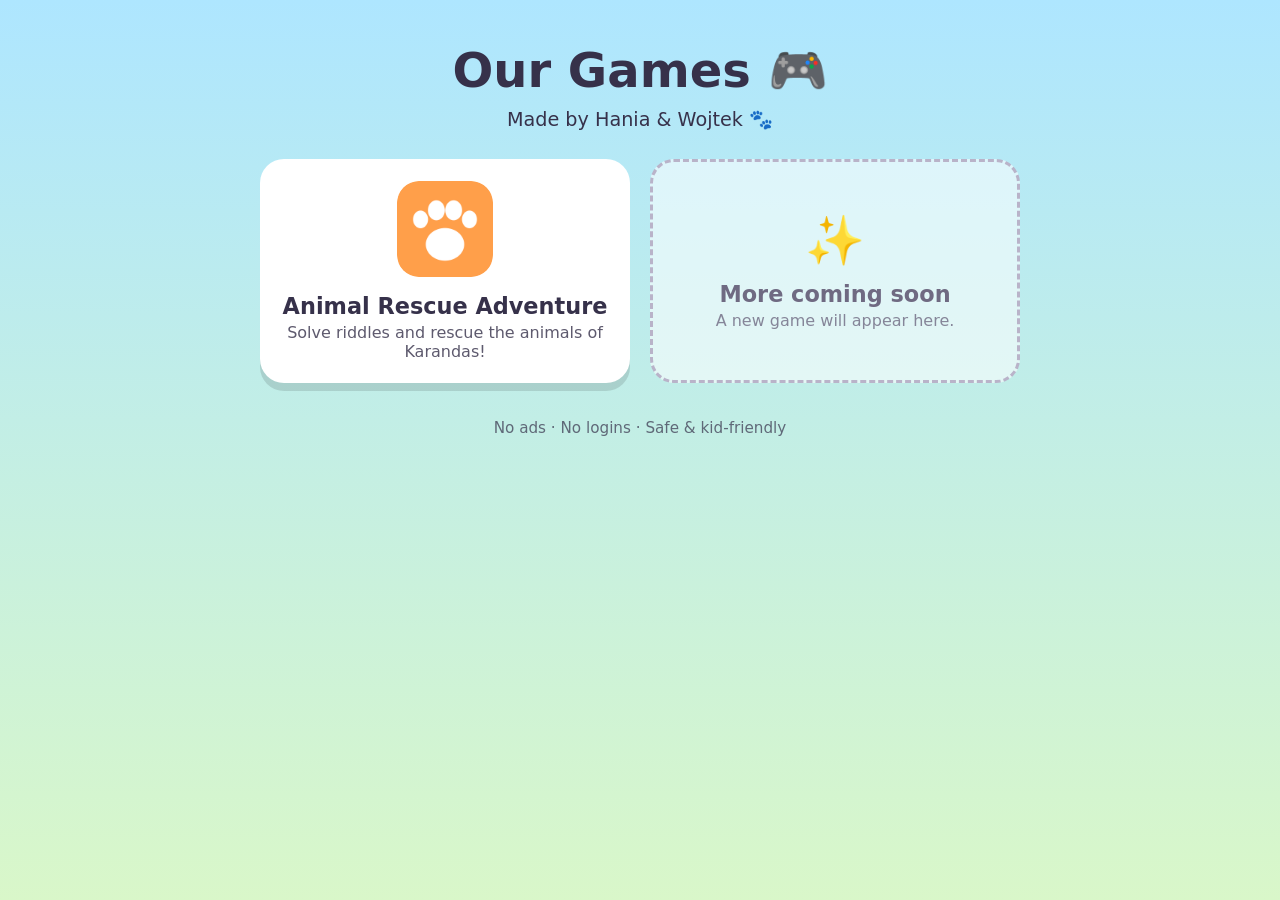
==== index.html @ 23a3bb72 "Add Animal Rescue Adventure game + Games hub Co-Authored-By: Claude Opus 4.8 <noreply@anthropic.com>" ====
<!DOCTYPE html>
<html lang="en">
<head>
  <meta charset="UTF-8" />
  <meta name="viewport" content="width=device-width, initial-scale=1.0" />
  <meta name="theme-color" content="#ff9f4a" />
  <title>Our Games 🎮</title>
  <style>
    :root { --ink: #36314a; --orange: #ff9f4a; }
    * { box-sizing: border-box; -webkit-tap-highlight-color: transparent; }
    body {
      margin: 0; min-height: 100vh; padding: 32px 16px 48px;
      font-family: "Baloo 2", "Comic Sans MS", "Trebuchet MS", system-ui, sans-serif;
      color: var(--ink);
      background: linear-gradient(180deg, #aee6ff 0%, #d9f7c9 100%);
      background-attachment: fixed; text-align: center;
    }
    h1 { font-size: clamp(2rem, 8vw, 3rem); margin: 0.2em 0; }
    p.sub { font-size: 1.2rem; margin: 0 0 28px; }
    .grid {
      display: grid; grid-template-columns: repeat(auto-fit, minmax(220px, 1fr));
      gap: 20px; max-width: 760px; margin: 0 auto;
    }
    .game-card {
      display: block; text-decoration: none; color: inherit;
      background: #fff; border-radius: 24px; padding: 22px 18px;
      box-shadow: 0 8px 0 rgba(0,0,0,0.12); transition: transform 0.12s ease;
    }
    .game-card:active { transform: translateY(4px); box-shadow: 0 4px 0 rgba(0,0,0,0.12); }
    .game-card img { width: 96px; height: 96px; border-radius: 22px; }
    .game-card h2 { margin: 12px 0 4px; font-size: 1.4rem; }
    .game-card p { margin: 0; font-size: 1rem; opacity: 0.8; }
    .soon {
      background: rgba(255,255,255,0.55); border: 3px dashed #b9b3c9;
      box-shadow: none; color: #6f6a82; display: flex; flex-direction: column;
      align-items: center; justify-content: center; min-height: 180px;
    }
    .soon .big { font-size: 3rem; }
    footer { margin-top: 36px; font-size: 0.95rem; opacity: 0.7; }
  </style>
</head>
<body>
  <h1>Our Games 🎮</h1>
  <p class="sub">Made by Hania &amp; Wojtek 🐾</p>

  <div class="grid">
    <a class="game-card" href="animal-rescue/">
      <img src="animal-rescue/icon-512.png" alt="Animal Rescue paw icon" />
      <h2>Animal Rescue Adventure</h2>
      <p>Solve riddles and rescue the animals of Karandas!</p>
    </a>

    <div class="game-card soon">
      <span class="big">✨</span>
      <h2>More coming soon</h2>
      <p>A new game will appear here.</p>
    </div>
  </div>

  <footer>No ads · No logins · Safe &amp; kid-friendly</footer>
</body>
</html>
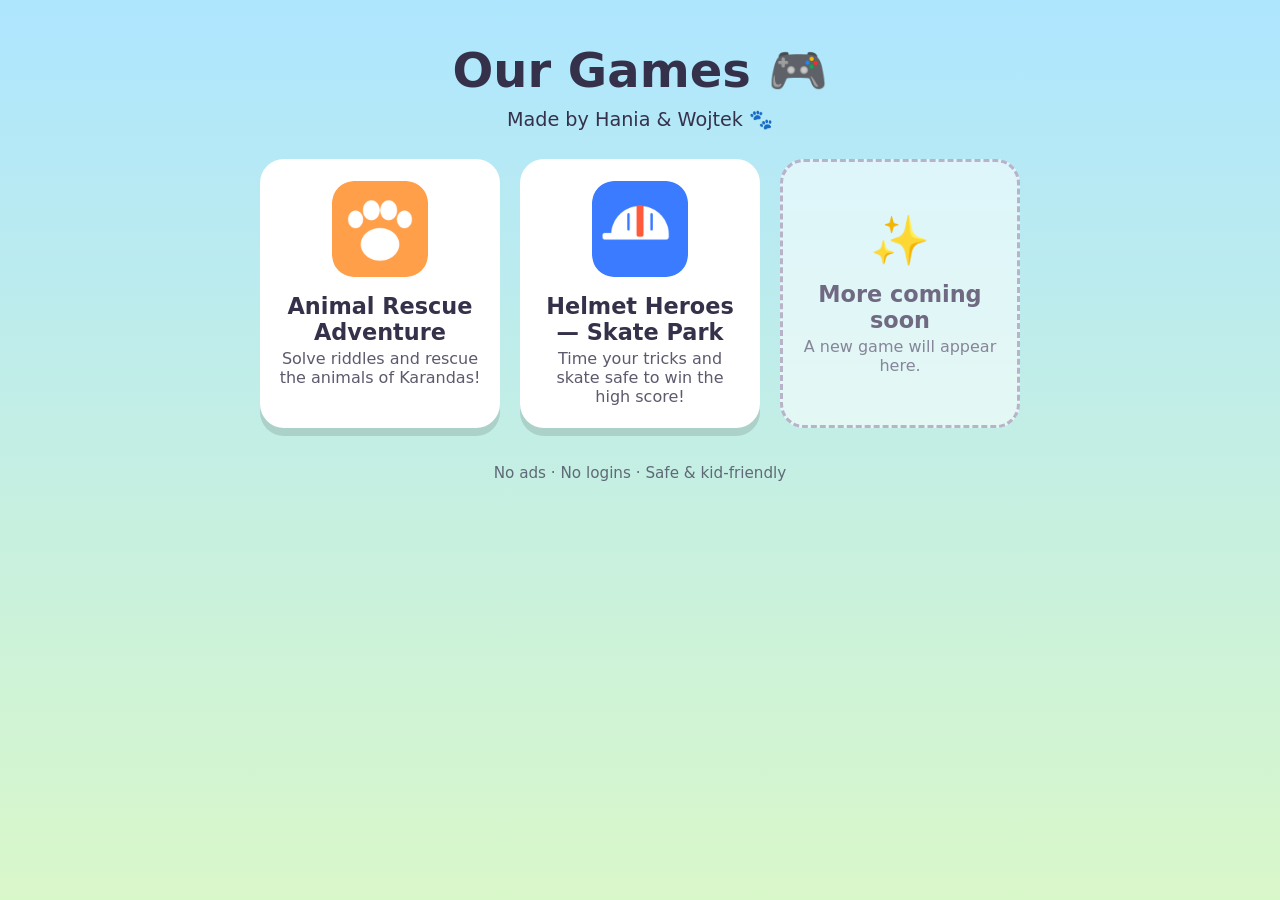
==== commit 2ab9fd25: "Add Helmet Heroes — Skate Park game Auto-skate trick game for Wojtek where safe skating (helmet on) " ====
--- a/index.html
+++ b/index.html
@@ -50,6 +50,12 @@
       <p>Solve riddles and rescue the animals of Karandas!</p>
     </a>
 
+    <a class="game-card" href="helmet-heroes/">
+      <img src="helmet-heroes/icon-512.png" alt="Helmet Heroes helmet icon" />
+      <h2>Helmet Heroes — Skate Park</h2>
+      <p>Time your tricks and skate safe to win the high score!</p>
+    </a>
+
     <div class="game-card soon">
       <span class="big">✨</span>
       <h2>More coming soon</h2>
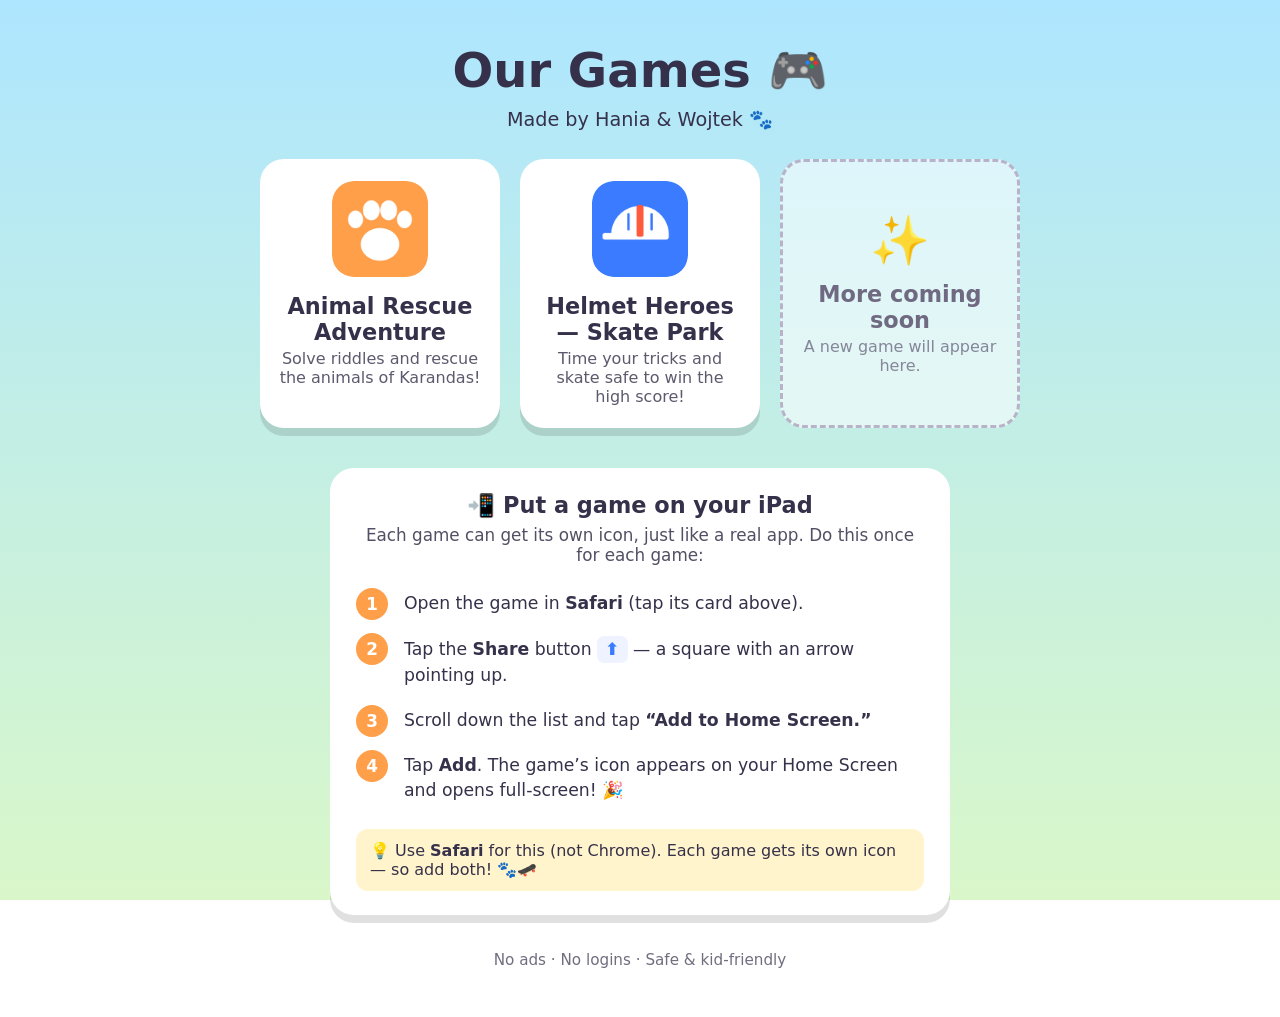
==== commit 4db7fe5c: "Hub: add 'Add to your iPad' Home Screen instructions Step-by-step guide on the Games front page for " ====
--- a/index.html
+++ b/index.html
@@ -36,6 +36,31 @@
       align-items: center; justify-content: center; min-height: 180px;
     }
     .soon .big { font-size: 3rem; }
+    .howto {
+      max-width: 620px; margin: 40px auto 0; background: #fff;
+      border-radius: 24px; box-shadow: 0 8px 0 rgba(0,0,0,0.12);
+      padding: 24px 26px; text-align: left;
+    }
+    .howto h2 { font-size: 1.4rem; margin: 0 0 6px; text-align: center; }
+    .howto .lead { text-align: center; margin: 0 0 16px; opacity: 0.85; font-size: 1.05rem; }
+    .howto ol { margin: 0; padding: 0; list-style: none; counter-reset: step; }
+    .howto li {
+      position: relative; padding: 10px 0 10px 48px; font-size: 1.08rem; line-height: 1.45;
+      counter-increment: step;
+    }
+    .howto li::before {
+      content: counter(step); position: absolute; left: 0; top: 7px;
+      width: 32px; height: 32px; border-radius: 50%; background: var(--orange); color: #fff;
+      font-weight: 800; display: flex; align-items: center; justify-content: center; font-size: 1.05rem;
+    }
+    .share-ico {
+      display: inline-block; font-weight: 800; background: #eef3ff; color: #3a7bff;
+      border-radius: 7px; padding: 1px 8px;
+    }
+    .howto .tip {
+      margin: 16px 0 0; background: #fff4cc; border-radius: 12px; padding: 12px 14px;
+      font-size: 1rem;
+    }
     footer { margin-top: 36px; font-size: 0.95rem; opacity: 0.7; }
   </style>
 </head>
@@ -63,6 +88,18 @@
     </div>
   </div>
 
+  <section class="howto">
+    <h2>📲 Put a game on your iPad</h2>
+    <p class="lead">Each game can get its own icon, just like a real app. Do this once for each game:</p>
+    <ol>
+      <li>Open the game in <strong>Safari</strong> (tap its card above).</li>
+      <li>Tap the <strong>Share</strong> button <span class="share-ico">⬆️</span> — a square with an arrow pointing up.</li>
+      <li>Scroll down the list and tap <strong>“Add to Home Screen.”</strong></li>
+      <li>Tap <strong>Add</strong>. The game’s icon appears on your Home Screen and opens full-screen! 🎉</li>
+    </ol>
+    <p class="tip">💡 Use <strong>Safari</strong> for this (not Chrome). Each game gets its own icon — so add both! 🐾🛹</p>
+  </section>
+
   <footer>No ads · No logins · Safe &amp; kid-friendly</footer>
 </body>
 </html>
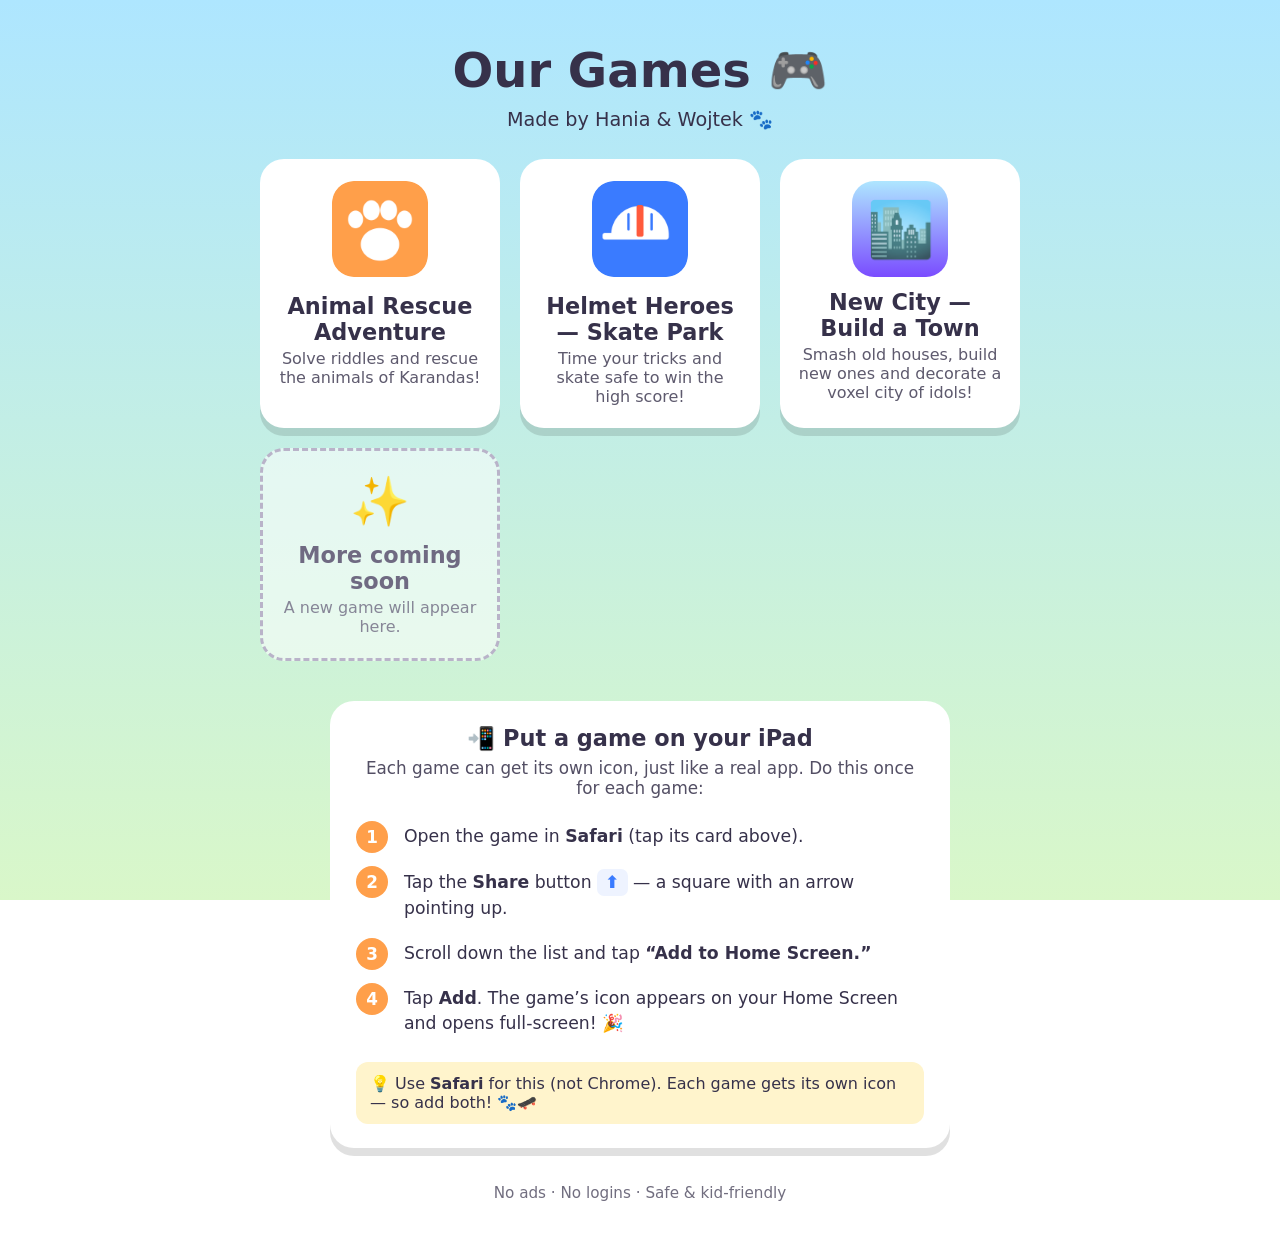
==== commit 2ca8540c: "Add New City — voxel town-building game Smash → sweep → build → decorate → move-in loop in a Three.j" ====
--- a/index.html
+++ b/index.html
@@ -28,6 +28,11 @@
     }
     .game-card:active { transform: translateY(4px); box-shadow: 0 4px 0 rgba(0,0,0,0.12); }
     .game-card img { width: 96px; height: 96px; border-radius: 22px; }
+    .emoji-icon {
+      width: 96px; height: 96px; border-radius: 22px; margin: 0 auto;
+      display: flex; align-items: center; justify-content: center; font-size: 54px;
+      background: linear-gradient(180deg, #aee6ff 0%, #7a4cff 100%);
+    }
     .game-card h2 { margin: 12px 0 4px; font-size: 1.4rem; }
     .game-card p { margin: 0; font-size: 1rem; opacity: 0.8; }
     .soon {
@@ -81,6 +86,12 @@
       <p>Time your tricks and skate safe to win the high score!</p>
     </a>
 
+    <a class="game-card" href="new-city/">
+      <div class="emoji-icon">🏙️</div>
+      <h2>New City — Build a Town</h2>
+      <p>Smash old houses, build new ones and decorate a voxel city of idols!</p>
+    </a>
+
     <div class="game-card soon">
       <span class="big">✨</span>
       <h2>More coming soon</h2>
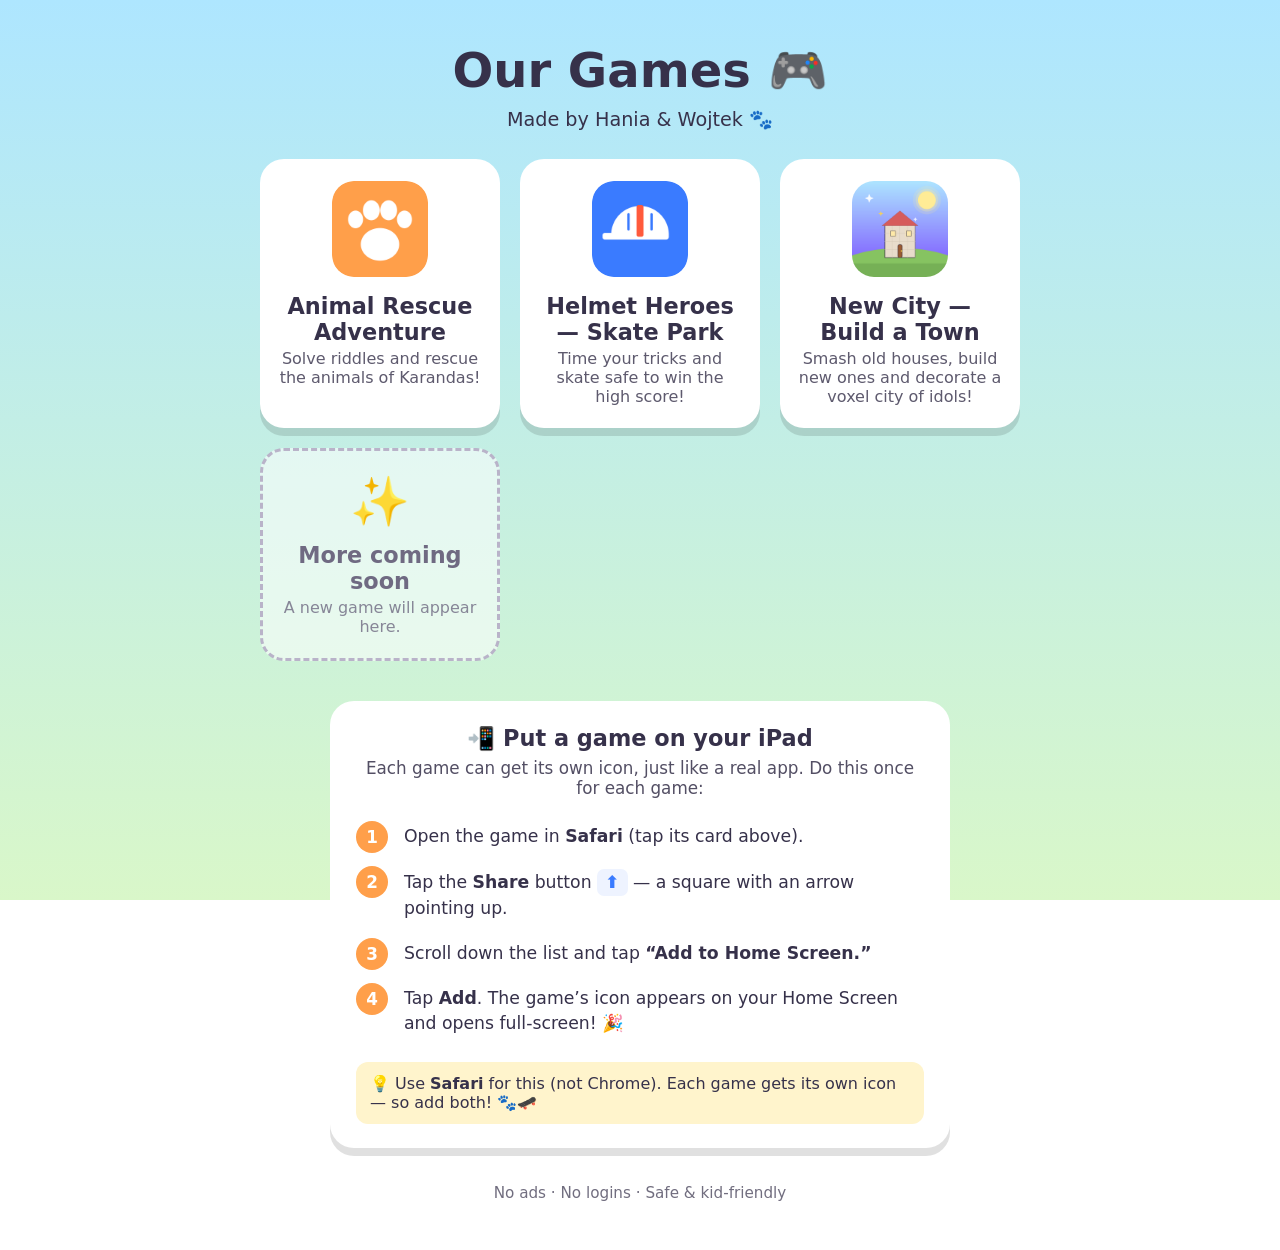
==== commit 8aae83e9: "Add app icon + manifest for New City Voxel-house icon (512/192/180) and a web manifest so New City i" ====
--- a/index.html
+++ b/index.html
@@ -28,11 +28,6 @@
     }
     .game-card:active { transform: translateY(4px); box-shadow: 0 4px 0 rgba(0,0,0,0.12); }
     .game-card img { width: 96px; height: 96px; border-radius: 22px; }
-    .emoji-icon {
-      width: 96px; height: 96px; border-radius: 22px; margin: 0 auto;
-      display: flex; align-items: center; justify-content: center; font-size: 54px;
-      background: linear-gradient(180deg, #aee6ff 0%, #7a4cff 100%);
-    }
     .game-card h2 { margin: 12px 0 4px; font-size: 1.4rem; }
     .game-card p { margin: 0; font-size: 1rem; opacity: 0.8; }
     .soon {
@@ -87,7 +82,7 @@
     </a>
 
     <a class="game-card" href="new-city/">
-      <div class="emoji-icon">🏙️</div>
+      <img src="new-city/icon-512.png" alt="New City voxel house icon" />
       <h2>New City — Build a Town</h2>
       <p>Smash old houses, build new ones and decorate a voxel city of idols!</p>
     </a>
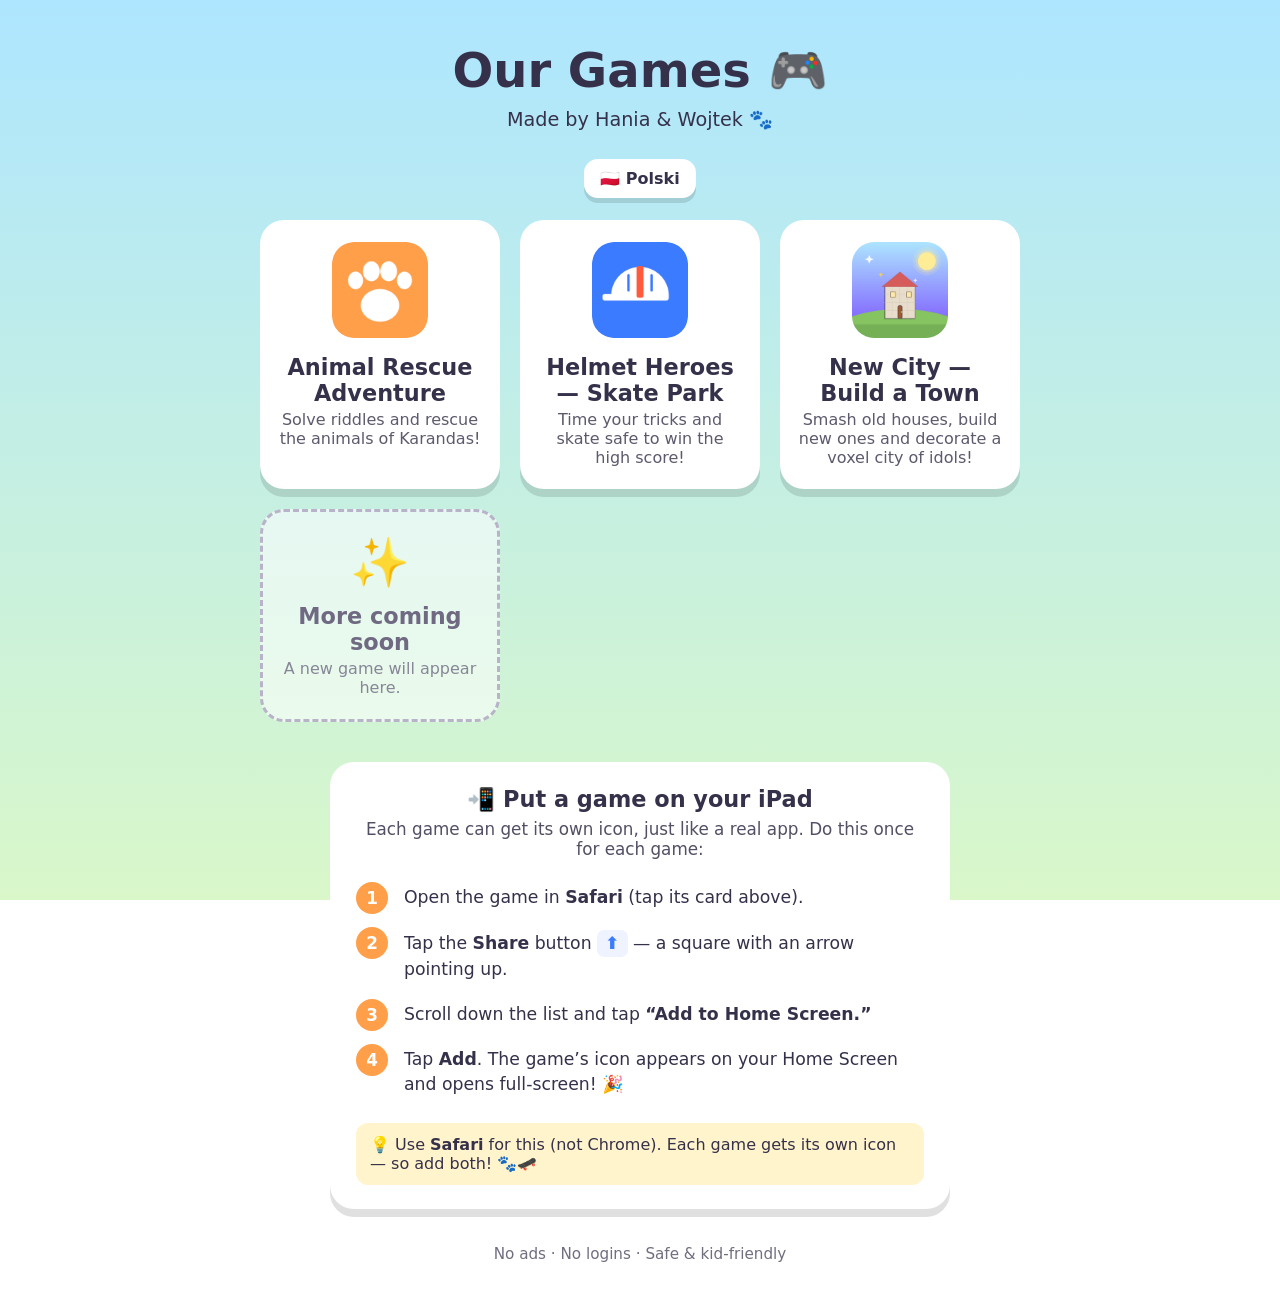
==== commit 31082fc3: "Add Polish/English language toggle across the games site A site-wide bilingual feature that was fini" ====
--- a/index.html
+++ b/index.html
@@ -17,6 +17,13 @@
     }
     h1 { font-size: clamp(2rem, 8vw, 3rem); margin: 0.2em 0; }
     p.sub { font-size: 1.2rem; margin: 0 0 28px; }
+    .lang-toggle {
+      display: inline-flex; align-items: center; justify-content: center;
+      margin: 0 auto 22px; padding: 10px 16px;
+      font: inherit; font-size: 1rem; font-weight: 800; color: var(--ink);
+      background: #fff; border: none; border-radius: 14px;
+      box-shadow: 0 5px 0 rgba(0,0,0,0.12); cursor: pointer;
+    }
     .grid {
       display: grid; grid-template-columns: repeat(auto-fit, minmax(220px, 1fr));
       gap: 20px; max-width: 760px; margin: 0 auto;
@@ -67,6 +74,7 @@
 <body>
   <h1>Our Games 🎮</h1>
   <p class="sub">Made by Hania &amp; Wojtek 🐾</p>
+  <button id="lang-toggle" class="lang-toggle" type="button">🇵🇱 Polski</button>
 
   <div class="grid">
     <a class="game-card" href="animal-rescue/">
@@ -107,5 +115,94 @@
   </section>
 
   <footer>No ads · No logins · Safe &amp; kid-friendly</footer>
+  <script>
+    (function () {
+      const KEY = "kidsGamesLanguage";
+      const copy = {
+        en: {
+          toggle: "🇵🇱 Polski",
+          title: "Our Games 🎮",
+          sub: "Made by Hania & Wojtek 🐾",
+          animalTitle: "Animal Rescue Adventure",
+          animalSub: "Solve riddles and rescue the animals of Karandas!",
+          helmetTitle: "Helmet Heroes — Skate Park",
+          helmetSub: "Time your tricks and skate safe to win the high score!",
+          cityTitle: "New City — Build a Town",
+          citySub: "Smash old houses, build new ones and decorate a voxel city of idols!",
+          soonTitle: "More coming soon",
+          soonSub: "A new game will appear here.",
+          howTitle: "📲 Put a game on your iPad",
+          lead: "Each game can get its own icon, just like a real app. Do this once for each game:",
+          steps: [
+            "Open the game in <strong>Safari</strong> (tap its card above).",
+            "Tap the <strong>Share</strong> button <span class=\"share-ico\">⬆️</span> — a square with an arrow pointing up.",
+            "Scroll down the list and tap <strong>“Add to Home Screen.”</strong>",
+            "Tap <strong>Add</strong>. The game’s icon appears on your Home Screen and opens full-screen! 🎉",
+          ],
+          tip: "💡 Use <strong>Safari</strong> for this (not Chrome). Each game gets its own icon — so add both! 🐾🛹",
+          footer: "No ads · No logins · Safe & kid-friendly",
+        },
+        pl: {
+          toggle: "🇬🇧 English",
+          title: "Nasze Gry 🎮",
+          sub: "Stworzone przez Hanię i Wojtka 🐾",
+          animalTitle: "Przygoda Ratowania Zwierząt",
+          animalSub: "Rozwiązuj zagadki i ratuj zwierzęta z Karandas!",
+          helmetTitle: "Helmet Heroes — Skate Park",
+          helmetSub: "Wyliczaj tricki, jeździj bezpiecznie i pobij rekord!",
+          cityTitle: "Nowe Miasto — Zbuduj Miasteczko",
+          citySub: "Burz stare domy, buduj nowe i dekoruj voxelowe miasto idoli!",
+          soonTitle: "Więcej wkrótce",
+          soonSub: "Nowa gra pojawi się tutaj.",
+          howTitle: "📲 Dodaj grę na iPada",
+          lead: "Każda gra może mieć własną ikonę jak prawdziwa aplikacja. Zrób to raz dla każdej gry:",
+          steps: [
+            "Otwórz grę w <strong>Safari</strong> (stuknij kartę powyżej).",
+            "Stuknij przycisk <strong>Udostępnij</strong> <span class=\"share-ico\">⬆️</span> — kwadrat ze strzałką w górę.",
+            "Przewiń listę i stuknij <strong>„Dodaj do ekranu początkowego”.</strong>",
+            "Stuknij <strong>Dodaj</strong>. Ikona gry pojawi się na ekranie i otworzy się pełnoekranowo! 🎉",
+          ],
+          tip: "💡 Użyj <strong>Safari</strong> (nie Chrome). Każda gra dostaje własną ikonę. 🐾🛹",
+          footer: "Bez reklam · Bez logowania · Bezpieczne dla dzieci",
+        },
+      };
+      let lang = localStorage.getItem(KEY) === "pl" ? "pl" : "en";
+      const set = (selector, value, html) => {
+        const el = document.querySelector(selector);
+        if (!el) return;
+        if (html) el.innerHTML = value; else el.textContent = value;
+      };
+      function apply() {
+        const c = copy[lang];
+        document.documentElement.lang = lang;
+        set("#lang-toggle", c.toggle);
+        set("h1", c.title);
+        set(".sub", c.sub);
+        const cards = document.querySelectorAll(".game-card");
+        setCard(cards[0], c.animalTitle, c.animalSub);
+        setCard(cards[1], c.helmetTitle, c.helmetSub);
+        setCard(cards[2], c.cityTitle, c.citySub);
+        setCard(cards[3], c.soonTitle, c.soonSub);
+        set(".howto h2", c.howTitle);
+        set(".howto .lead", c.lead);
+        document.querySelectorAll(".howto li").forEach((li, i) => { li.innerHTML = c.steps[i]; });
+        set(".howto .tip", c.tip, true);
+        set("footer", c.footer);
+      }
+      function setCard(card, title, sub) {
+        if (!card) return;
+        const h = card.querySelector("h2");
+        const p = card.querySelector("p");
+        if (h) h.textContent = title;
+        if (p) p.textContent = sub;
+      }
+      document.getElementById("lang-toggle").addEventListener("click", () => {
+        lang = lang === "pl" ? "en" : "pl";
+        localStorage.setItem(KEY, lang);
+        apply();
+      });
+      apply();
+    })();
+  </script>
 </body>
 </html>
